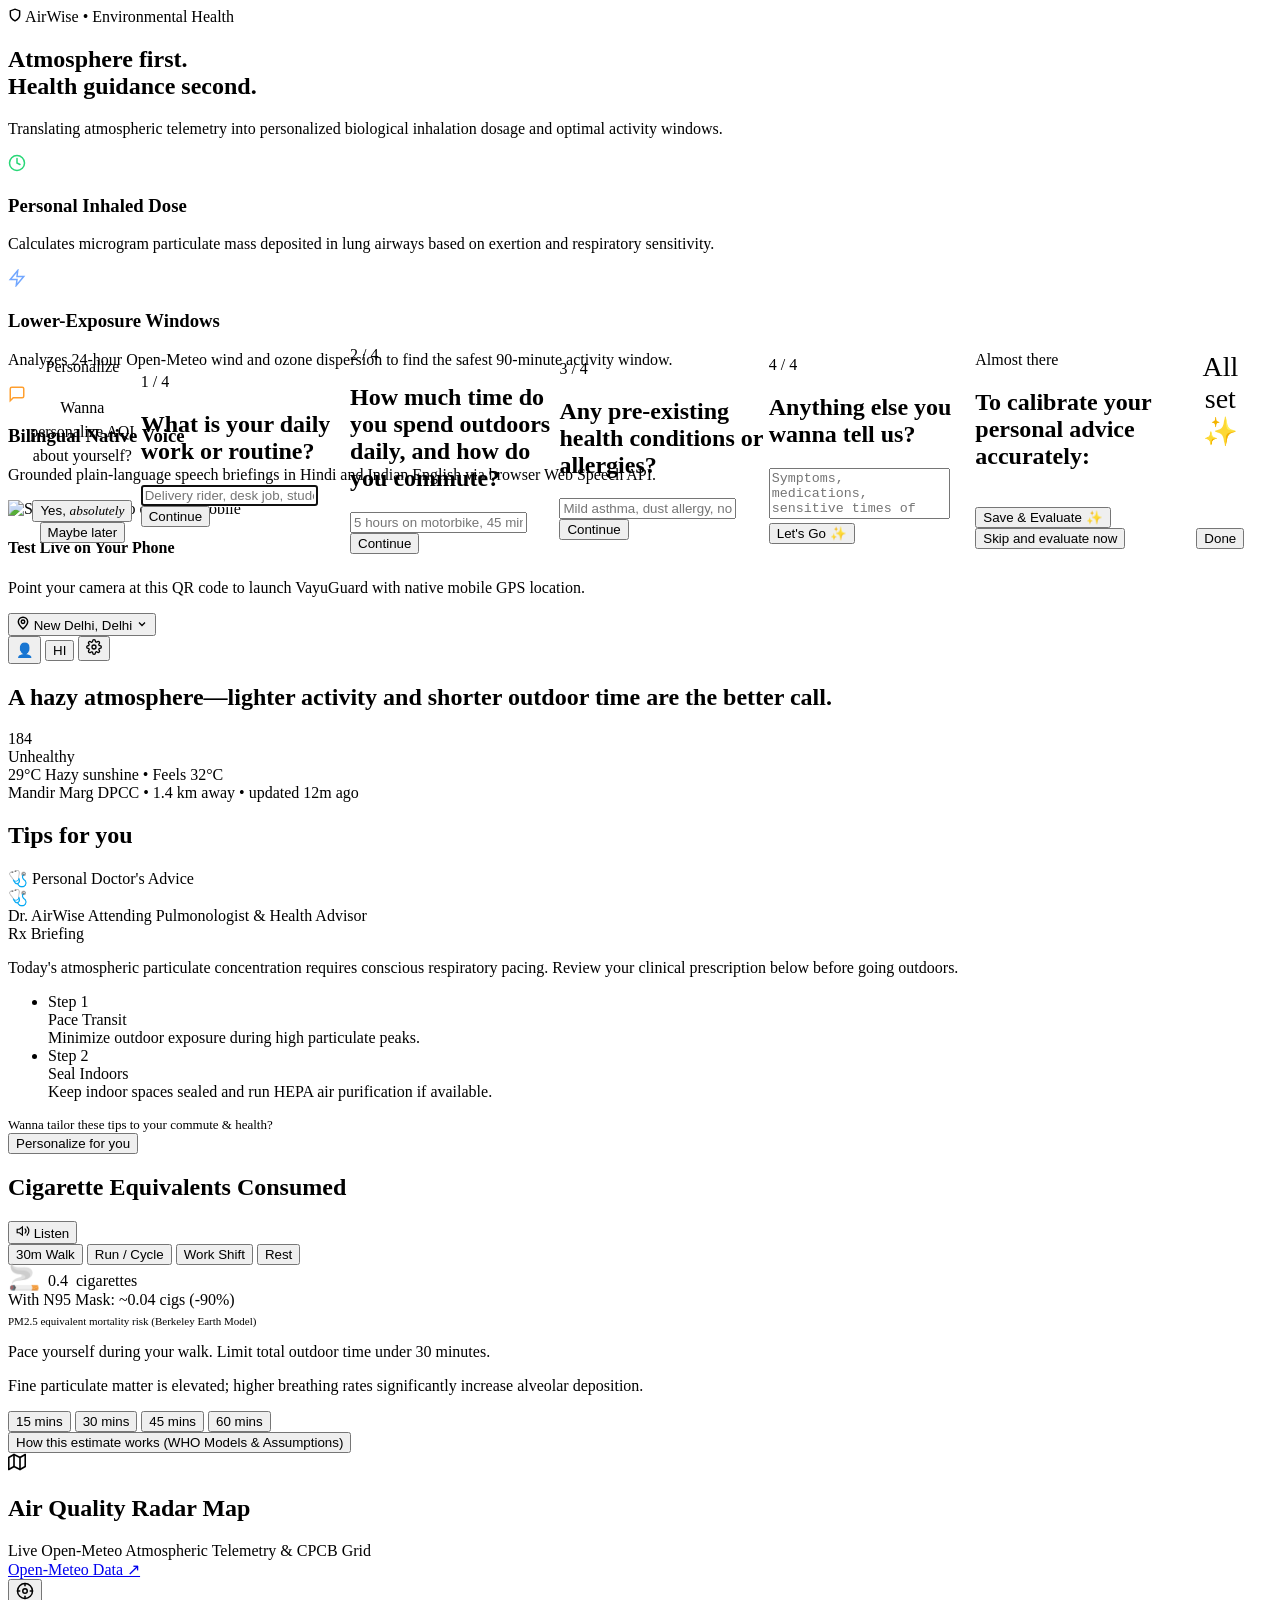
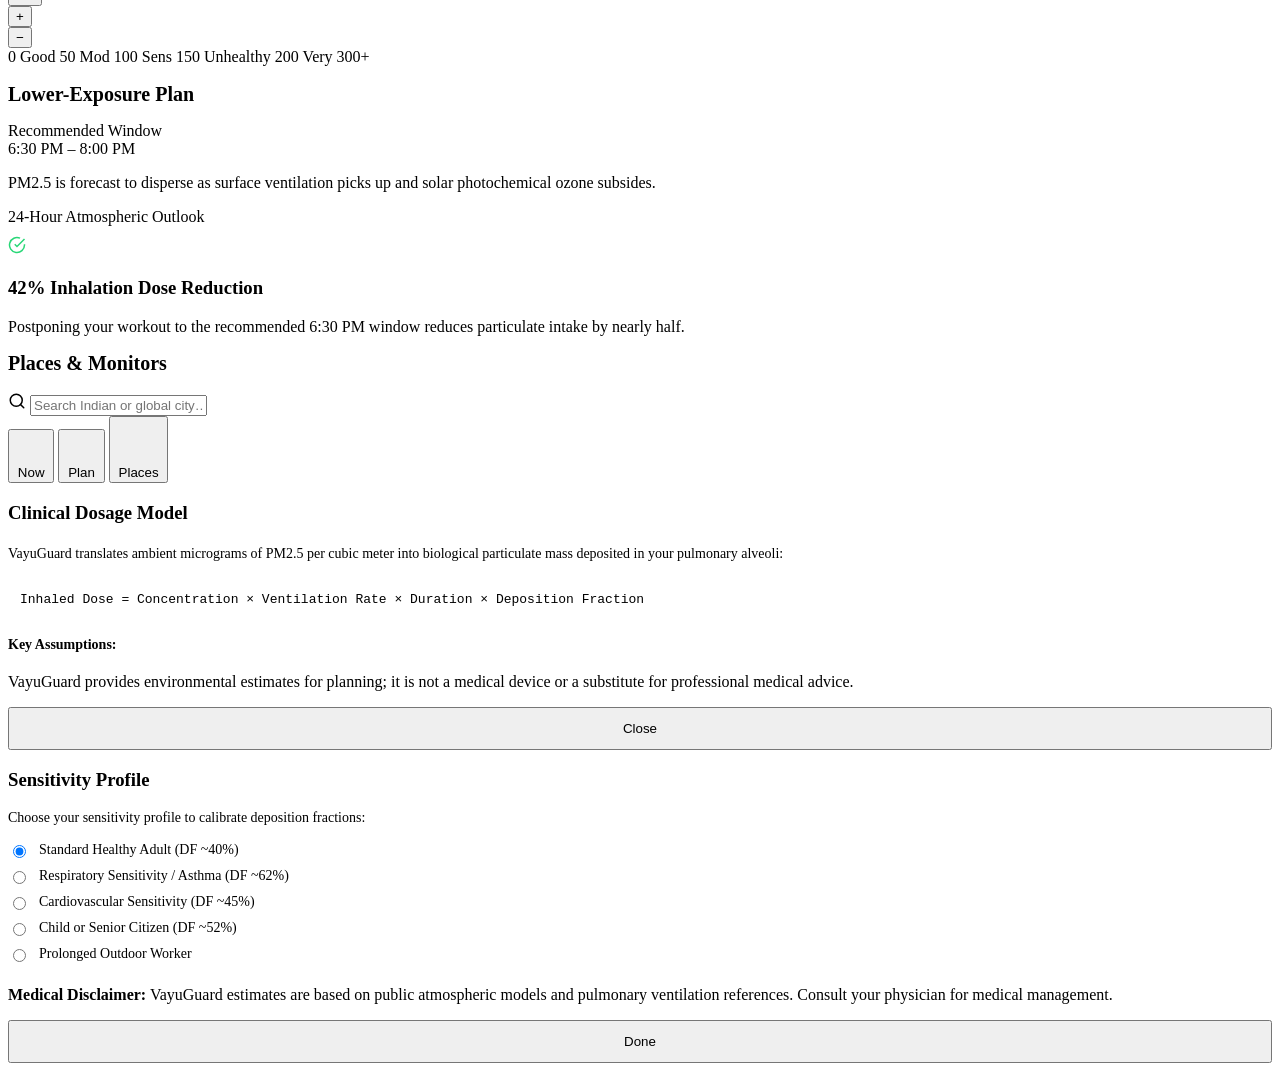
==== frontend/index.html @ 0100420b "feat: bespoke AI doctor guidance, auto-onboarding modal, Leaflet radar map, and live Vercel deployme" ====
<!DOCTYPE html>
<html lang="en">
<head>
  <meta charset="UTF-8">
  <meta name="viewport" content="width=device-width, initial-scale=1.0, viewport-fit=cover, maximum-scale=1.0, user-scalable=no">
  <meta name="theme-color" content="#0B1020">
  <meta name="apple-mobile-web-app-capable" content="yes">
  <meta name="apple-mobile-web-app-status-bar-style" content="black-translucent">
  <title>AirWise — Atmospheric Weather & Health</title>
  
  <link rel="manifest" href="/manifest.webmanifest">
  <link rel="icon" href="/icons/icon-192.svg" type="image/svg+xml">
  
  <link rel="stylesheet" href="https://fonts.cdnfonts.com/css/sf-pro-display">
  <link rel="stylesheet" href="https://unpkg.com/leaflet@1.9.4/dist/leaflet.css" crossorigin="" />
  <script src="https://unpkg.com/leaflet@1.9.4/dist/leaflet.js" crossorigin=""></script>
  <link rel="stylesheet" href="/styles/tokens.css">
  <link rel="stylesheet" href="/styles/base.css">
  <link rel="stylesheet" href="/styles/weather-scenes.css">
  <link rel="stylesheet" href="/styles/components.css">
  <link rel="stylesheet" href="/styles/motion.css">
  <script>
    if ('caches' in window) {
      caches.keys().then(names => {
        for (let name of names) caches.delete(name);
      });
    }
  </script>
</head>
<body>

  <div class="app-wrapper">
    
    <!-- DESKTOP PRESENTER PANEL (Visible on screen width >= 768px) -->
    <aside class="presenter-panel" id="presenterPanel">
      <div class="presenter-header">
        <div class="brand-tag">
          <svg width="14" height="14" viewBox="0 0 24 24" fill="none" stroke="currentColor" stroke-width="2.5" stroke-linecap="round"><path d="M12 22s8-4 8-10V5l-8-3-8 3v7c0 6 8 10 8 10z"/></svg>
          AirWise • Environmental Health
        </div>
        <h1>Atmosphere first.<br>Health guidance second.</h1>
        <p>Translating atmospheric telemetry into personalized biological inhalation dosage and optimal activity windows.</p>
      </div>

      <div class="proof-points">
        <div class="proof-card">
          <div class="icon-box">
            <svg width="18" height="18" viewBox="0 0 24 24" fill="none" stroke="#28D777" stroke-width="2" stroke-linecap="round"><circle cx="12" cy="12" r="10"/><polyline points="12 6 12 12 16 14"/></svg>
          </div>
          <div>
            <h3>Personal Inhaled Dose</h3>
            <p>Calculates microgram particulate mass deposited in lung airways based on exertion and respiratory sensitivity.</p>
          </div>
        </div>

        <div class="proof-card">
          <div class="icon-box">
            <svg width="18" height="18" viewBox="0 0 24 24" fill="none" stroke="#72A7FF" stroke-width="2" stroke-linecap="round"><polygon points="13 2 3 14 12 14 11 22 21 10 12 10 13 2"/></svg>
          </div>
          <div>
            <h3>Lower-Exposure Windows</h3>
            <p>Analyzes 24-hour Open-Meteo wind and ozone dispersion to find the safest 90-minute activity window.</p>
          </div>
        </div>

        <div class="proof-card">
          <div class="icon-box">
            <svg width="18" height="18" viewBox="0 0 24 24" fill="none" stroke="#FF9F2F" stroke-width="2" stroke-linecap="round"><path d="M21 15a2 2 0 0 1-2 2H7l-4 4V5a2 2 0 0 1 2-2h14a2 2 0 0 1 2 2z"/></svg>
          </div>
          <div>
            <h3>Bilingual Native Voice</h3>
            <p>Grounded plain-language speech briefings in Hindi and Indian English via browser Web Speech API.</p>
          </div>
        </div>
      </div>

      <div class="qr-box">
        <img class="qr-code-img" id="desktopQrImage" alt="Scan QR Code to open on Mobile" src="https://api.qrserver.com/v1/create-qr-code/?size=180x180&data=https%3A%2F%2Frobbie-explicit-obtained-insert.trycloudflare.com" />
        <div class="qr-info">
          <h4>Test Live on Your Phone</h4>
          <p>Point your camera at this QR code to launch VayuGuard with native mobile GPS location.</p>
        </div>
      </div>
    </aside>

    <!-- MOBILE STAGE -->
    <main class="device-stage">
      <div class="mobile-shell" id="mobileShell">
        
        <!-- Condition-Aware Atmospheric Canvas -->
        <div class="atmospheric-canvas scene-clear" id="atmosphericCanvas"></div>
        <div class="aqi-tint-layer tint-unhealthy" id="tintLayer"></div>

        <!-- App Views Viewport -->
        <div class="views-viewport">
          
          <!-- VIEW 1: NOW (Atmospheric Hero & Personal Guidance) -->
          <section class="view-page active" id="view-now">
            <!-- Top App Bar -->
            <header class="top-nav">
              <button class="location-chip" id="gpsBtn" title="Use Live GPS Location">
                <svg width="14" height="14" viewBox="0 0 24 24" fill="none" stroke="currentColor" stroke-width="2.5" stroke-linecap="round"><path d="M12 2a8 8 0 0 0-8 8c0 5.25 8 12 8 12s8-6.75 8-12a8 8 0 0 0-8-8z"/><circle cx="12" cy="10" r="3"/></svg>
                <span id="locationLabel">New Delhi, Delhi</span>
                <svg width="12" height="12" viewBox="0 0 24 24" fill="none" stroke="currentColor" stroke-width="2.5"><polyline points="6 9 12 15 18 9"/></svg>
              </button>

              <div class="header-actions">
                <button class="icon-btn" id="profilesBtn" title="Personalization Profiles" style="font-size: 14px; padding: 4px 6px;">👤</button>
                <button class="icon-btn" id="langToggleBtn" title="Switch Language">HI</button>
                <button class="icon-btn" id="moreBtn" title="Settings & Profile">
                  <svg width="16" height="16" viewBox="0 0 24 24" fill="none" stroke="currentColor" stroke-width="2" stroke-linecap="round"><circle cx="12" cy="12" r="3"/><path d="M19.4 15a1.65 1.65 0 0 0 .33 1.82l.06.06a2 2 0 0 1 0 2.83 2 2 0 0 1-2.83 0l-.06-.06a1.65 1.65 0 0 0-1.82-.33 1.65 1.65 0 0 0-1 1.51V21a2 2 0 0 1-2 2 2 2 0 0 1-2-2v-.09A1.65 1.65 0 0 0 9 19.4a1.65 1.65 0 0 0-1.82.33l-.06.06a2 2 0 0 1-2.83 0 2 2 0 0 1 0-2.83l.06-.06a1.65 1.65 0 0 0 .33-1.82 1.65 1.65 0 0 0-1.51-1H3a2 2 0 0 1-2-2 2 2 0 0 1 2-2h.09A1.65 1.65 0 0 0 4.6 9a1.65 1.65 0 0 0-.33-1.82l-.06-.06a2 2 0 0 1 0-2.83 2 2 0 0 1 2.83 0l.06.06a1.65 1.65 0 0 0 1.82.33H9a1.65 1.65 0 0 0 1-1.51V3a2 2 0 0 1 2-2 2 2 0 0 1 2 2v.09a1.65 1.65 0 0 0 1 1.51 1.65 1.65 0 0 0 1.82-.33l.06-.06a2 2 0 0 1 2.83 0 2 2 0 0 1 0 2.83l-.06.06a1.65 1.65 0 0 0-.33 1.82V9a1.65 1.65 0 0 0 1.51 1H21a2 2 0 0 1 2 2 2 2 0 0 1-2 2h-.09a1.65 1.65 0 0 0-1.51 1z"/></svg>
                </button>
              </div>
            </header>

            <!-- Hero Section -->
            <div class="hero-atmosphere">
              <h1 class="contextual-sentence" id="contextSentence">A hazy atmosphere—lighter activity and shorter outdoor time are the better call.</h1>
              
              <div class="metric-row">
                <div class="hero-aqi tabular-nums" id="heroAqi">184</div>
                <span class="category-pill cat-unhealthy" id="categoryPill">Unhealthy</span>
              </div>

              <div class="weather-sub-row">
                <span class="tabular-nums" id="weatherTemp">29°C</span>
                <span id="weatherCondition">Hazy sunshine • Feels 32°C</span>
              </div>

              <div class="station-pill" id="stationInfo">
                <span class="station-dot"></span>
                <span>Mandir Marg DPCC • 1.4 km away • updated 12m ago</span>
              </div>
            </div>

            <!-- Standalone Tips for You Section -->
            <section class="tips-for-you-section" id="tipsForYouSection">
              <div class="tips-section-header">
                <h2 class="tips-headline">Tips for <span class="anthropic-serif-italic">you</span></h2>
                <div class="tips-header-actions">
                  <div class="doctor-badge-pill" id="doctorBadgePill">🩺 Personal Doctor's Advice</div>
                  <div class="profile-badge-pill" id="profileBadgePill" style="display: none;">✨ Personalized Profile</div>
                </div>
              </div>

              <!-- Surface Card with Doctor's Note, Prescriptions List, and Footer Strip -->
              <div class="tips-card-surface" id="personalizedTipsBox">
                <!-- Doctor's Opening Clinical Letter / Note -->
                <div class="doctor-note-card" id="doctorNoteBox">
                  <div class="doctor-note-header">
                    <div class="doctor-profile-lead">
                      <span class="doctor-avatar-emoji">🩺</span>
                      <div class="doctor-titles">
                        <span class="doctor-name">Dr. AirWise</span>
                        <span class="doctor-designation">Attending Pulmonologist &amp; Health Advisor</span>
                      </div>
                    </div>
                    <span class="doctor-rx-tag">Rx Briefing</span>
                  </div>
                  <p class="doctor-note-text" id="doctorNoteText">
                    Today's atmospheric particulate concentration requires conscious respiratory pacing. Review your clinical prescription below before going outdoors.
                  </p>
                </div>

                <!-- Doctor's Concise Steps List -->
                <ul class="tips-bullet-list" id="tipsBulletList">
                  <li class="doctor-step-item">
                    <div class="doctor-step-badge">Step 1</div>
                    <div class="doctor-step-content">
                      <div class="doctor-step-title">Pace Transit</div>
                      <div class="doctor-step-desc">Minimize outdoor exposure during high particulate peaks.</div>
                    </div>
                  </li>
                  <li class="doctor-step-item">
                    <div class="doctor-step-badge">Step 2</div>
                    <div class="doctor-step-content">
                      <div class="doctor-step-title">Seal Indoors</div>
                      <div class="doctor-step-desc">Keep indoor spaces sealed and run HEPA air purification if available.</div>
                    </div>
                  </li>
                </ul>

                <!-- Footer Strip: Gear & Commute Recommendations -->
                <div class="tips-footer-strip" id="tipsFooterStrip">
                  <div class="tip-footer-item" id="tipGearItem" style="display: none;">
                    <span class="tip-footer-badge">Prescribed Gear</span>
                    <span class="tip-footer-val" id="tipGearVal"></span>
                  </div>
                  <div class="tip-footer-item" id="tipCommuteItem" style="display: none;">
                    <span class="tip-footer-badge badge-commute">Commute Advisory</span>
                    <span class="tip-footer-val" id="tipCommuteVal"></span>
                  </div>
                </div>
              </div>

              <!-- Empty State Personalization Card -->
              <div class="tips-empty-card" id="tipsEmptyState">
                <p style="margin: 0; font-size: 13px; color: var(--text-muted);">Wanna tailor these tips to your commute &amp; health?</p>
                <button class="selector-chip active" id="openProfilePromptBtn" onclick="openProfileModal()">Personalize for you</button>
              </div>
            </section>

            <!-- Personal Guidance Card (Cigarette Equivalents Consumed) -->
            <div class="guidance-card">
              <div class="guidance-header">
                <div>
                  <h2>Cigarette Equivalents Consumed</h2>
                </div>
                <button class="audio-btn" id="listenBtn">
                  <svg width="14" height="14" viewBox="0 0 24 24" fill="none" stroke="currentColor" stroke-width="2" stroke-linecap="round"><polygon points="11 5 6 9 2 9 2 15 6 15 11 19 11 5"/><path d="M19.07 4.93a10 10 0 0 1 0 14.14M15.54 8.46a5 5 0 0 1 0 7.07"/></svg>
                  <span id="listenBtnText">Listen</span>
                </button>
              </div>

              <!-- Quick Activity Selector Chips -->
              <div class="quick-selector-row">
                <button class="selector-chip activity-chip active" data-act="walk">30m Walk</button>
                <button class="selector-chip activity-chip" data-act="run_cycle">Run / Cycle</button>
                <button class="selector-chip activity-chip" data-act="outdoor_labor">Work Shift</button>
                <button class="selector-chip activity-chip" data-act="rest">Rest</button>
              </div>

              <!-- Inhaled Dose Display (Cigarette Equivalents) -->
              <div class="dose-hero-box cig-hero-box">
                <div style="display: flex; align-items: baseline; gap: 8px;">
                  <span style="font-size: 26px; line-height: 1;">🚬</span>
                  <span class="dose-range-val cig-hero-num tabular-nums" id="cigVal">0.4</span>
                  <span class="cig-unit">cigarettes</span>
                  <span id="doseVal" style="display: none;"></span>
                </div>
                <div class="cig-n95-pill" id="cigN95Pill">With N95 Mask: ~0.04 cigs (-90%)</div>
                <div class="dose-label" id="doseLabel" style="font-size: 11px; margin-top: 6px;">PM2.5 equivalent mortality risk (Berkeley Earth Model)</div>
              </div>

              <p class="guidance-action-text" id="guidanceAction">Pace yourself during your walk. Limit total outdoor time under 30 minutes.</p>
              <p class="guidance-why-text" id="guidanceWhy">Fine particulate matter is elevated; higher breathing rates significantly increase alveolar deposition.</p>

              <!-- Duration Selector -->
              <div class="quick-selector-row">
                <button class="selector-chip duration-chip" data-dur="15">15 mins</button>
                <button class="selector-chip duration-chip active" data-dur="30">30 mins</button>
                <button class="selector-chip duration-chip" data-dur="45">45 mins</button>
                <button class="selector-chip duration-chip" data-dur="60">60 mins</button>
              </div>

              <button class="how-it-works-toggle" id="howItWorksBtn">How this estimate works (WHO Models &amp; Assumptions)</button>
            </div>

            <!-- Regional Air Quality Map (Open-Meteo) -->
            <div class="air-quality-map-section" id="airQualityMapSection">
              <div class="map-section-header">
                <div class="map-title-row">
                  <svg class="map-icon" width="18" height="18" viewBox="0 0 24 24" fill="none" stroke="currentColor" stroke-width="2.2" stroke-linecap="round" stroke-linejoin="round">
                    <polygon points="1 6 1 22 8 18 16 22 23 18 23 2 16 6 8 2 1 6"/>
                    <line x1="8" y1="2" x2="8" y2="18"/>
                    <line x1="16" y1="6" x2="16" y2="22"/>
                  </svg>
                  <div class="map-titles">
                    <h2 class="map-main-title">Air Quality Radar Map</h2>
                    <span class="map-subtitle" id="mapLocationSubtitle">Live Open-Meteo Atmospheric Telemetry &amp; CPCB Grid</span>
                  </div>
                </div>
                <div class="map-header-actions" id="mapHeaderActions">
                  <a href="https://open-meteo.com" target="_blank" rel="noopener noreferrer" class="map-external-link" id="openMeteoExternalLink">Open-Meteo Data ↗</a>
                </div>
              </div>

              <div class="aqi-map-card">
                <!-- Single Live Interactive Leaflet Radar Map with Open-Meteo Telemetry -->
                <div id="radarMapWrapper" class="radar-map-wrapper">
                  <div id="airQualityLeafletMap" class="aqi-leaflet-container"></div>
                  
                  <!-- Floating Apple Glass Controls -->
                  <div class="map-floating-controls">
                    <button class="map-control-btn" id="mapRecenterBtn" title="Center on My Location">
                      <svg width="18" height="18" viewBox="0 0 24 24" fill="none" stroke="currentColor" stroke-width="2" stroke-linecap="round"><circle cx="12" cy="12" r="10"/><circle cx="12" cy="12" r="3"/><line x1="12" y1="2" x2="12" y2="5"/><line x1="12" y1="19" x2="12" y2="22"/><line x1="2" y1="12" x2="5" y2="12"/><line x1="19" y1="12" x2="22" y2="12"/></svg>
                    </button>
                    <div class="map-zoom-pill">
                      <button class="map-zoom-btn" id="mapZoomInBtn" title="Zoom In">+</button>
                      <div class="map-zoom-divider"></div>
                      <button class="map-zoom-btn" id="mapZoomOutBtn" title="Zoom Out">−</button>
                    </div>
                  </div>

                  <!-- Selected Station Interactive Banner Callout -->
                  <div class="map-station-banner" id="mapStationBanner" style="display: none;">
                    <div class="banner-left">
                      <span class="station-tag" id="bannerStationName">Station</span>
                      <span class="station-meta" id="bannerStationMeta">Continuous Monitoring</span>
                    </div>
                    <div class="banner-right">
                      <div class="banner-aqi-pill" id="bannerAqiPill">
                        <span id="bannerAqiVal">--</span>
                        <span class="banner-aqi-label" id="bannerAqiCat">AQI</span>
                      </div>
                    </div>
                  </div>
                </div>

                <!-- MSN-style Horizontal Color Gradient Spectrum Legend Bar -->
                <div class="msn-spectrum-legend">
                  <div class="spectrum-bar"></div>
                  <div class="spectrum-ticks">
                    <span class="tick tick-good">0 Good</span>
                    <span class="tick tick-mod">50 Mod</span>
                    <span class="tick tick-sens">100 Sens</span>
                    <span class="tick tick-unhealthy">150 Unhealthy</span>
                    <span class="tick tick-very">200 Very</span>
                    <span class="tick tick-haz">300+</span>
                  </div>
                </div>
              </div>
            </div>
          </section>

          <!-- VIEW 2: PLAN (Lower-Exposure Window & 24h Hourly Strip) -->
          <section class="view-page" id="view-plan">
            <header class="top-nav">
              <h2 style="font-size: 20px; font-weight: 700;">Lower-Exposure Plan</h2>
            </header>

            <div class="plan-hero-banner">
              <span class="plan-tag">Recommended Window</span>
              <div class="plan-window-time" id="planWindowTime">6:30 PM – 8:00 PM</div>
              <p class="plan-reason" id="planReason">PM2.5 is forecast to disperse as surface ventilation picks up and solar photochemical ozone subsides.</p>
            </div>

            <div class="hourly-strip-container">
              <div class="strip-title">24-Hour Atmospheric Outlook</div>
              <div class="hourly-scroll" id="hourlyContainer">
                <!-- Dynamically populated hourly cards -->
              </div>
            </div>

            <div class="proof-card" style="margin-top: 10px;">
              <div class="icon-box">
                <svg width="18" height="18" viewBox="0 0 24 24" fill="none" stroke="#28D777" stroke-width="2"><path d="M22 11.08V12a10 10 0 1 1-5.93-9.14"/><polyline points="22 4 12 14.01 9 11.01"/></svg>
              </div>
              <div>
                <h3>42% Inhalation Dose Reduction</h3>
                <p>Postponing your workout to the recommended 6:30 PM window reduces particulate intake by nearly half.</p>
              </div>
            </div>
          </section>

          <!-- VIEW 3: PLACES (City Search & Stations) -->
          <section class="view-page" id="view-places">
            <header class="top-nav">
              <h2 style="font-size: 20px; font-weight: 700;">Places & Monitors</h2>
            </header>

            <div class="search-input-box">
              <svg width="18" height="18" viewBox="0 0 24 24" fill="none" stroke="currentColor" stroke-width="2" stroke-linecap="round"><circle cx="11" cy="11" r="8"/><line x1="21" y1="21" x2="16.65" y2="16.65"/></svg>
              <input type="text" id="placesSearchInput" placeholder="Search Indian or global city…" />
            </div>

            <div class="city-tile-list" id="placesListContainer">
              <!-- Dynamically populated city tiles -->
            </div>
          </section>

        </div>

        <!-- Bottom Navigation Bar -->
        <nav class="bottom-nav">
          <button class="nav-tab-btn active" data-view="now">
            <svg viewBox="0 0 24 24" fill="none" stroke-width="2" stroke-linecap="round"><circle cx="12" cy="12" r="5"/><path d="M12 1v2M12 21v2M4.22 4.22l1.42 1.42M18.36 18.36l1.42 1.42M1 12h2M21 12h2M4.22 19.78l1.42-1.42M18.36 5.64l1.42-1.42"/></svg>
            <span>Now</span>
          </button>
          
          <button class="nav-tab-btn" data-view="plan">
            <svg viewBox="0 0 24 24" fill="none" stroke-width="2" stroke-linecap="round"><rect x="3" y="4" width="18" height="18" rx="2" ry="2"/><line x1="16" y1="2" x2="16" y2="6"/><line x1="8" y1="2" x2="8" y2="6"/><line x1="3" y1="10" x2="21" y2="10"/></svg>
            <span>Plan</span>
          </button>
          
          <button class="nav-tab-btn" data-view="places">
            <svg viewBox="0 0 24 24" fill="none" stroke-width="2" stroke-linecap="round"><path d="M21 10c0 7-9 13-9 13s-9-6-9-13a9 9 0 0 1 18 0z"/><circle cx="12" cy="10" r="3"/></svg>
            <span>Places</span>
          </button>
        </nav>

        <!-- "How It Works" Clinical Modal Sheet -->
        <div class="modal-backdrop" id="infoModal">
          <div class="modal-sheet">
            <div class="modal-handle"></div>
            <h3 class="modal-title">Clinical Dosage Model</h3>
            <p style="font-size: 14px; color: var(--text-muted); line-height: 1.5; margin-bottom: 16px;">
              VayuGuard translates ambient micrograms of PM2.5 per cubic meter into biological particulate mass deposited in your pulmonary alveoli:
            </p>
            <div style="background: rgba(255,255,255,0.05); padding: 12px; border-radius: 12px; font-family: monospace; font-size: 13px; margin-bottom: 16px;">
              Inhaled Dose = Concentration × Ventilation Rate × Duration × Deposition Fraction
            </div>
            <h4 style="font-size: 14px; font-weight: 600; margin-bottom: 8px;">Key Assumptions:</h4>
            <ul id="assumptionsList" style="font-size: 13px; color: var(--text-muted); line-height: 1.5; padding-left: 18px; margin-bottom: 20px;">
              <!-- Populated via JS -->
            </ul>
            <div class="disclaimer-banner">
              VayuGuard provides environmental estimates for planning; it is not a medical device or a substitute for professional medical advice.
            </div>
            <button class="selector-chip active" id="closeInfoModalBtn" style="width: 100%; margin-top: 16px; padding: 12px;">Close</button>
          </div>
        </div>

        <!-- "More / Settings" Sheet -->
        <div class="modal-backdrop" id="moreModal">
          <div class="modal-sheet">
            <div class="modal-handle"></div>
            <h3 class="modal-title">Sensitivity Profile</h3>
            <p style="font-size: 14px; color: var(--text-muted); margin-bottom: 16px;">Choose your sensitivity profile to calibrate deposition fractions:</p>

            <div style="display: flex; flex-direction: column; gap: 10px; margin-bottom: 24px;">
              <label style="display: flex; align-items: center; gap: 10px; font-size: 14px;">
                <input type="radio" name="profileOption" value="standard" checked> Standard Healthy Adult (DF ~40%)
              </label>
              <label style="display: flex; align-items: center; gap: 10px; font-size: 14px;">
                <input type="radio" name="profileOption" value="sensitive_respiratory"> Respiratory Sensitivity / Asthma (DF ~62%)
              </label>
              <label style="display: flex; align-items: center; gap: 10px; font-size: 14px;">
                <input type="radio" name="profileOption" value="sensitive_cardiac"> Cardiovascular Sensitivity (DF ~45%)
              </label>
              <label style="display: flex; align-items: center; gap: 10px; font-size: 14px;">
                <input type="radio" name="profileOption" value="child_elderly"> Child or Senior Citizen (DF ~52%)
              </label>
              <label style="display: flex; align-items: center; gap: 10px; font-size: 14px;">
                <input type="radio" name="profileOption" value="outdoor_worker"> Prolonged Outdoor Worker
              </label>
            </div>

            <div class="disclaimer-banner">
              <strong>Medical Disclaimer:</strong> VayuGuard estimates are based on public atmospheric models and pulmonary ventilation references. Consult your physician for medical management.
            </div>
            <button class="selector-chip active" id="closeMoreModalBtn" style="width: 100%; margin-top: 16px; padding: 12px;">Done</button>
          </div>
        </div>

        <!-- Apple Hello-Style Animated Personalization Onboarding -->
        <div class="modal-backdrop" id="profileModal">
          <div style="position: absolute; inset: 0; display: flex; align-items: center; justify-content: center; padding: 24px;">
            
            <!-- STEP 0: Welcome "Hello" Screen -->
            <div class="onboard-step" id="onboardStep0">
              <div style="text-align: center; max-width: 320px;">
                <div class="onboard-hello-text">Personalize</div>
                <p style="font-size: 16px; color: var(--text-muted); margin: 20px 0 32px; line-height: 1.5;">
                  Wanna personalize AQI<br>about yourself?
                </p>
                <button class="onboard-cta-btn" onclick="onboardNext(1)">
                  Yes, <span style="font-family: 'Georgia', 'Times New Roman', serif; font-style: italic; font-weight: 400;">absolutely</span>
                </button>
                <button class="onboard-skip-btn" onclick="closeProfileModal()">Maybe later</button>
              </div>
            </div>

            <!-- STEP 1: Daily Work -->
            <div class="onboard-step" id="onboardStep1">
              <div style="width: 100%; max-width: 340px;">
                <div class="onboard-step-num">1 / 4</div>
                <h2 class="onboard-question">What is your daily work or routine?</h2>
                <input type="text" id="qWorkRoutine" placeholder="Delivery rider, desk job, student, construction..."
                  class="onboard-input" autofocus />
                <button class="onboard-cta-btn" onclick="onboardNext(2)">Continue</button>
              </div>
            </div>

            <!-- STEP 2: Outdoor Exposure -->
            <div class="onboard-step" id="onboardStep2">
              <div style="width: 100%; max-width: 340px;">
                <div class="onboard-step-num">2 / 4</div>
                <h2 class="onboard-question">How much time do you spend outdoors daily, and how do you commute?</h2>
                <input type="text" id="qOutdoorCommute" placeholder="5 hours on motorbike, 45 mins walking..."
                  class="onboard-input" />
                <button class="onboard-cta-btn" onclick="onboardNext(3)">Continue</button>
              </div>
            </div>

            <!-- STEP 3: Health -->
            <div class="onboard-step" id="onboardStep3">
              <div style="width: 100%; max-width: 340px;">
                <div class="onboard-step-num">3 / 4</div>
                <h2 class="onboard-question">Any pre-existing health conditions or allergies?</h2>
                <input type="text" id="qHealthIssues" placeholder="Mild asthma, dust allergy, none..."
                  class="onboard-input" />
                <button class="onboard-cta-btn" onclick="onboardNext(4)">Continue</button>
              </div>
            </div>

            <!-- STEP 4: Anything Else -->
            <div class="onboard-step" id="onboardStep4">
              <div style="width: 100%; max-width: 340px;">
                <div class="onboard-step-num">4 / 4</div>
                <h2 class="onboard-question">Anything else you wanna tell us?</h2>
                <textarea id="qAnythingElse" rows="3" placeholder="Symptoms, medications, sensitive times of day..."
                  class="onboard-input" style="resize: none; height: auto;"></textarea>
                <button class="onboard-cta-btn" onclick="onboardSubmit()" id="letsGoBtn">Let's Go ✨</button>
              </div>
            </div>

            <!-- STEP CLARIFY: Dynamic Clarifying Questions -->
            <div class="onboard-step" id="onboardStepClarify">
              <div style="width: 100%; max-width: 340px;">
                <div class="onboard-step-num">Almost there</div>
                <h2 class="onboard-question">To calibrate your personal advice accurately:</h2>
                <div id="clarifyingQuestionsContainer" style="display: flex; flex-direction: column; gap: 14px; margin: 18px 0;"></div>
                <button class="onboard-cta-btn" onclick="submitClarifiedAnswers()" id="clarifySubmitBtn">Save &amp; Evaluate ✨</button>
                <button class="onboard-skip-btn" onclick="skipClarification()">Skip and evaluate now</button>
              </div>
            </div>

            <!-- STEP 5: Result -->
            <div class="onboard-step" id="onboardStep5">
              <div style="width: 100%; max-width: 340px; text-align: center;">
                <div class="onboard-hello-text" style="font-size: 28px;">All set ✨</div>
                <div id="profileResultSection" style="margin: 24px 0; text-align: left;">
                  <div id="profileResultText" style="font-size: 14px; color: var(--text-muted); line-height: 1.6; padding: 16px; background: rgba(255,255,255,0.04); border-radius: 16px; border: 1px solid var(--surface-border);"></div>
                </div>
                <button class="onboard-cta-btn" onclick="closeProfileModal()">Done</button>
              </div>
            </div>

          </div>
        </div>

        <!-- Places Quick Picker Modal Sheet -->
        <div class="modal-backdrop" id="placesModal" style="display: none;">
          <div class="modal-sheet">
            <div class="modal-handle"></div>
            <h3 class="modal-title">Select Closer Location</h3>
            <p style="font-size: 14px; color: var(--text-muted); margin-bottom: 16px;">Search and choose a closer monitoring station or city:</p>
            <div class="search-input-box" style="margin-bottom: 16px;">
              <svg width="18" height="18" viewBox="0 0 24 24" fill="none" stroke="currentColor" stroke-width="2" stroke-linecap="round"><circle cx="11" cy="11" r="8"/><line x1="21" y1="21" x2="16.65" y2="16.65"/></svg>
              <input type="text" id="modalPlacesSearchInput" placeholder="Search Indian or global city…" />
            </div>
            <div class="city-tile-list" id="modalPlacesListContainer" style="max-height: 280px; overflow-y: auto;">
              <!-- Dynamically populated city tiles -->
            </div>
            <button class="selector-chip active" id="closePlacesModalBtn" style="width: 100%; margin-top: 16px; padding: 12px;">Close</button>
          </div>
        </div>

        <!-- Station Distance Warning Modal -->
        <div class="station-distance-modal-backdrop" id="stationDistanceModal" style="display: none;">
          <div class="station-distance-modal-card">
            <div class="warning-badge-pill">⚠️ Station Distance Notice</div>
            <h3 class="distance-modal-title">Official AQI Station is Far Away</h3>
            <p class="distance-modal-desc" id="distanceModalDesc">The nearest continuous monitoring station (<strong id="distStationName">...</strong>) is <strong id="distStationKm">...</strong> km away from <strong id="distLocationName">...</strong>.</p>
            <div class="distance-warning-callout">
              <span class="warning-callout-icon">⚠️</span>
              <div class="warning-callout-text"><strong>Data Inconsistency Warning:</strong> Air pollution levels can fluctuate sharply over short distances due to local traffic, wind currents, and micro-climates. Because this station is far away, readings may be inconsistent with your immediate surroundings and should be considered a regional estimate.</div>
            </div>
            <div class="distance-modal-actions">
              <button class="btn-distance-continue" id="dismissDistanceModalBtn">I Understand, Continue</button>
              <button class="btn-distance-change" id="changeCityFromDistanceBtn">Pick a Closer Location</button>
            </div>
          </div>
        </div>

      </div>
    </main>

  </div>

  <script type="module" src="/js/app.js"></script>
</body>
</html>
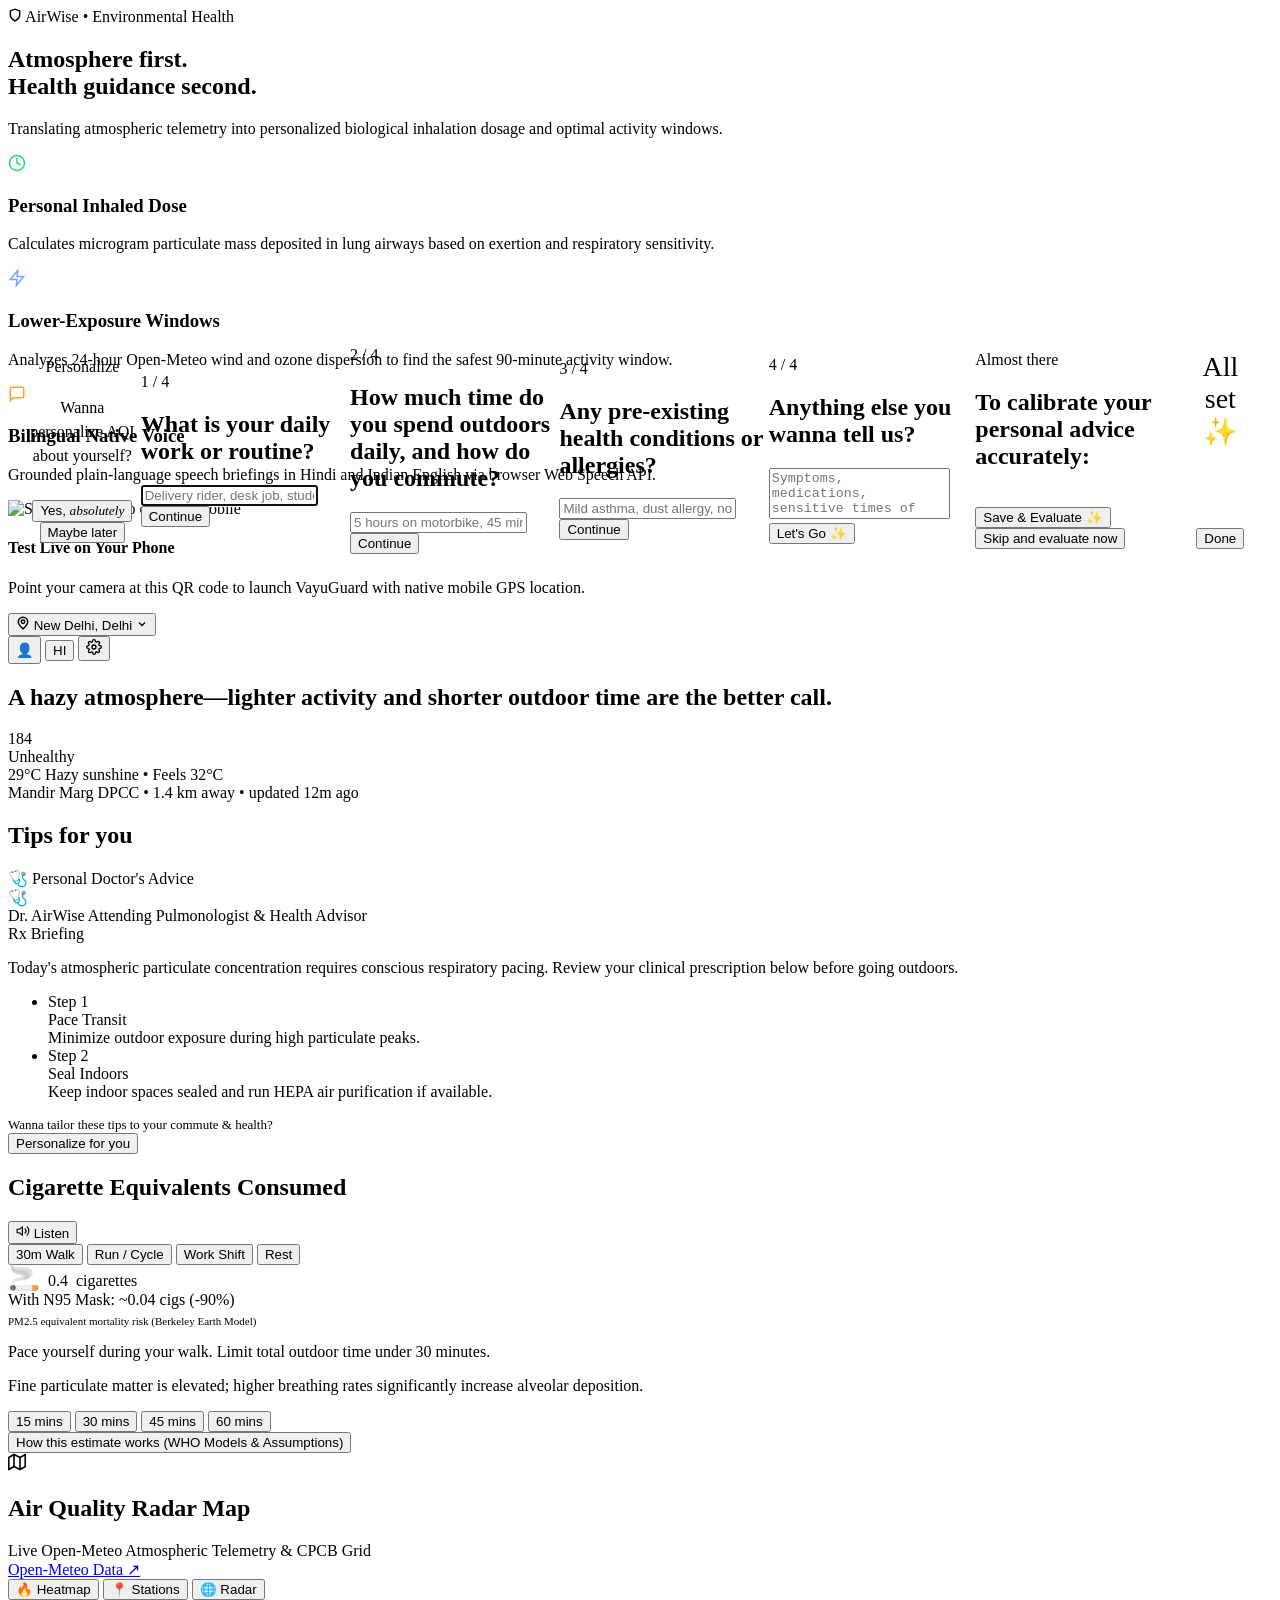
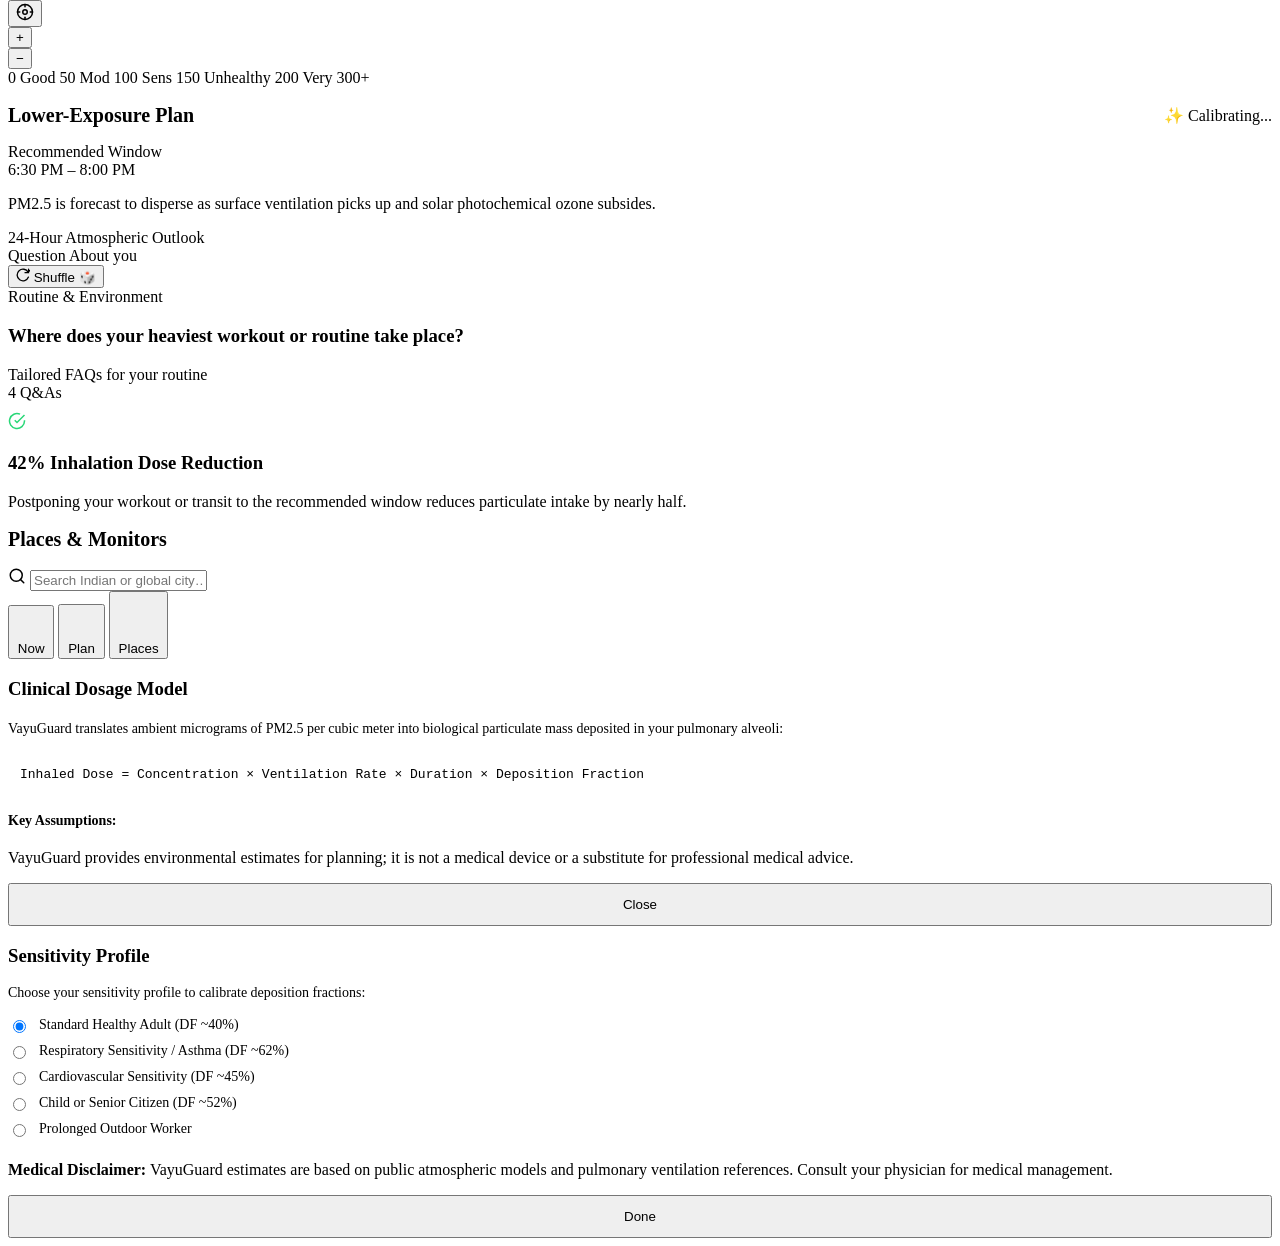
==== commit b9cd7206: "feat: integrate Leaflet continuous AQI Heatmap overlay and personalized FAQs & routine check-in in P" ====
--- a/frontend/index.html
+++ b/frontend/index.html
@@ -14,6 +14,7 @@
   <link rel="stylesheet" href="https://fonts.cdnfonts.com/css/sf-pro-display">
   <link rel="stylesheet" href="https://unpkg.com/leaflet@1.9.4/dist/leaflet.css" crossorigin="" />
   <script src="https://unpkg.com/leaflet@1.9.4/dist/leaflet.js" crossorigin=""></script>
+  <script src="https://unpkg.com/leaflet.heat@0.2.0/dist/leaflet-heat.js"></script>
   <link rel="stylesheet" href="/styles/tokens.css">
   <link rel="stylesheet" href="/styles/base.css">
   <link rel="stylesheet" href="/styles/weather-scenes.css">
@@ -272,6 +273,17 @@
                   
                   <!-- Floating Apple Glass Controls -->
                   <div class="map-floating-controls">
+                    <div class="map-layer-selector">
+                      <button class="map-layer-btn active" id="toggleHeatmapBtn" title="Toggle AQI Dispersion Heatmap">
+                        <span>🔥 Heatmap</span>
+                      </button>
+                      <button class="map-layer-btn active" id="toggleStationsBtn" title="Toggle Monitoring Stations">
+                        <span>📍 Stations</span>
+                      </button>
+                      <button class="map-layer-btn" id="toggleWaqiRadarBtn" title="Toggle Global AQI Radar">
+                        <span>🌐 Radar</span>
+                      </button>
+                    </div>
                     <button class="map-control-btn" id="mapRecenterBtn" title="Center on My Location">
                       <svg width="18" height="18" viewBox="0 0 24 24" fill="none" stroke="currentColor" stroke-width="2" stroke-linecap="round"><circle cx="12" cy="12" r="10"/><circle cx="12" cy="12" r="3"/><line x1="12" y1="2" x2="12" y2="5"/><line x1="12" y1="19" x2="12" y2="22"/><line x1="2" y1="12" x2="5" y2="12"/><line x1="19" y1="12" x2="22" y2="12"/></svg>
                     </button>
@@ -315,8 +327,12 @@
 
           <!-- VIEW 2: PLAN (Lower-Exposure Window & 24h Hourly Strip) -->
           <section class="view-page" id="view-plan">
-            <header class="top-nav">
+            <header class="top-nav" style="display: flex; justify-content: space-between; align-items: center;">
               <h2 style="font-size: 20px; font-weight: 700;">Lower-Exposure Plan</h2>
+              <div class="plan-persona-ribbon" id="planPersonaRibbon">
+                <span class="ribbon-sparkle">✨</span>
+                <span id="planPersonaText">Calibrating...</span>
+              </div>
             </header>
 
             <div class="plan-hero-banner">
@@ -332,13 +348,46 @@
               </div>
             </div>
 
+            <!-- Personalized Routine Check-in / Question About You Widget -->
+            <div class="plan-card-section" id="planQuestionSection">
+              <div class="plan-section-header">
+                <div class="plan-section-title">Question About <span class="anthropic-serif-italic">you</span></div>
+                <button class="plan-shuffle-btn" id="btnShuffleQuestion" onclick="shufflePlanQuestion()" title="Shuffle another question about your routine">
+                  <svg width="14" height="14" viewBox="0 0 24 24" fill="none" stroke="currentColor" stroke-width="2.2" stroke-linecap="round"><path d="M21.5 2v6h-6M21.34 15.57a10 10 0 1 1-.57-8.38l5.67-5.67"/></svg>
+                  <span>Shuffle 🎲</span>
+                </button>
+              </div>
+              <div class="plan-interactive-card" id="planInteractiveCard">
+                <div class="plan-question-category" id="planQuestionCategory">Routine &amp; Environment</div>
+                <h3 class="plan-question-title" id="planQuestionText">Where does your heaviest workout or routine take place?</h3>
+                <div class="plan-options-grid" id="planQuestionOptions">
+                  <!-- Dynamically populated clickable option chips -->
+                </div>
+                <div class="plan-doctor-insight" id="planDoctorInsight" style="display: none;">
+                  <div class="insight-badge">🩺 Doctor's Insight</div>
+                  <div class="insight-text" id="planInsightText"></div>
+                </div>
+              </div>
+            </div>
+
+            <!-- Tailored FAQs for User's Routine Accordion -->
+            <div class="plan-card-section" id="planFaqSection">
+              <div class="plan-section-header">
+                <div class="plan-section-title">Tailored FAQs for <span class="anthropic-serif-italic">your routine</span></div>
+                <span class="faq-count-pill" id="faqCountPill">4 Q&amp;As</span>
+              </div>
+              <div class="plan-faq-accordion" id="planFaqAccordion">
+                <!-- Dynamically populated accordion items -->
+              </div>
+            </div>
+
             <div class="proof-card" style="margin-top: 10px;">
               <div class="icon-box">
                 <svg width="18" height="18" viewBox="0 0 24 24" fill="none" stroke="#28D777" stroke-width="2"><path d="M22 11.08V12a10 10 0 1 1-5.93-9.14"/><polyline points="22 4 12 14.01 9 11.01"/></svg>
               </div>
               <div>
-                <h3>42% Inhalation Dose Reduction</h3>
-                <p>Postponing your workout to the recommended 6:30 PM window reduces particulate intake by nearly half.</p>
+                <h3 id="planDoseReductionTitle">42% Inhalation Dose Reduction</h3>
+                <p id="planDoseReductionDesc">Postponing your workout or transit to the recommended window reduces particulate intake by nearly half.</p>
               </div>
             </div>
           </section>
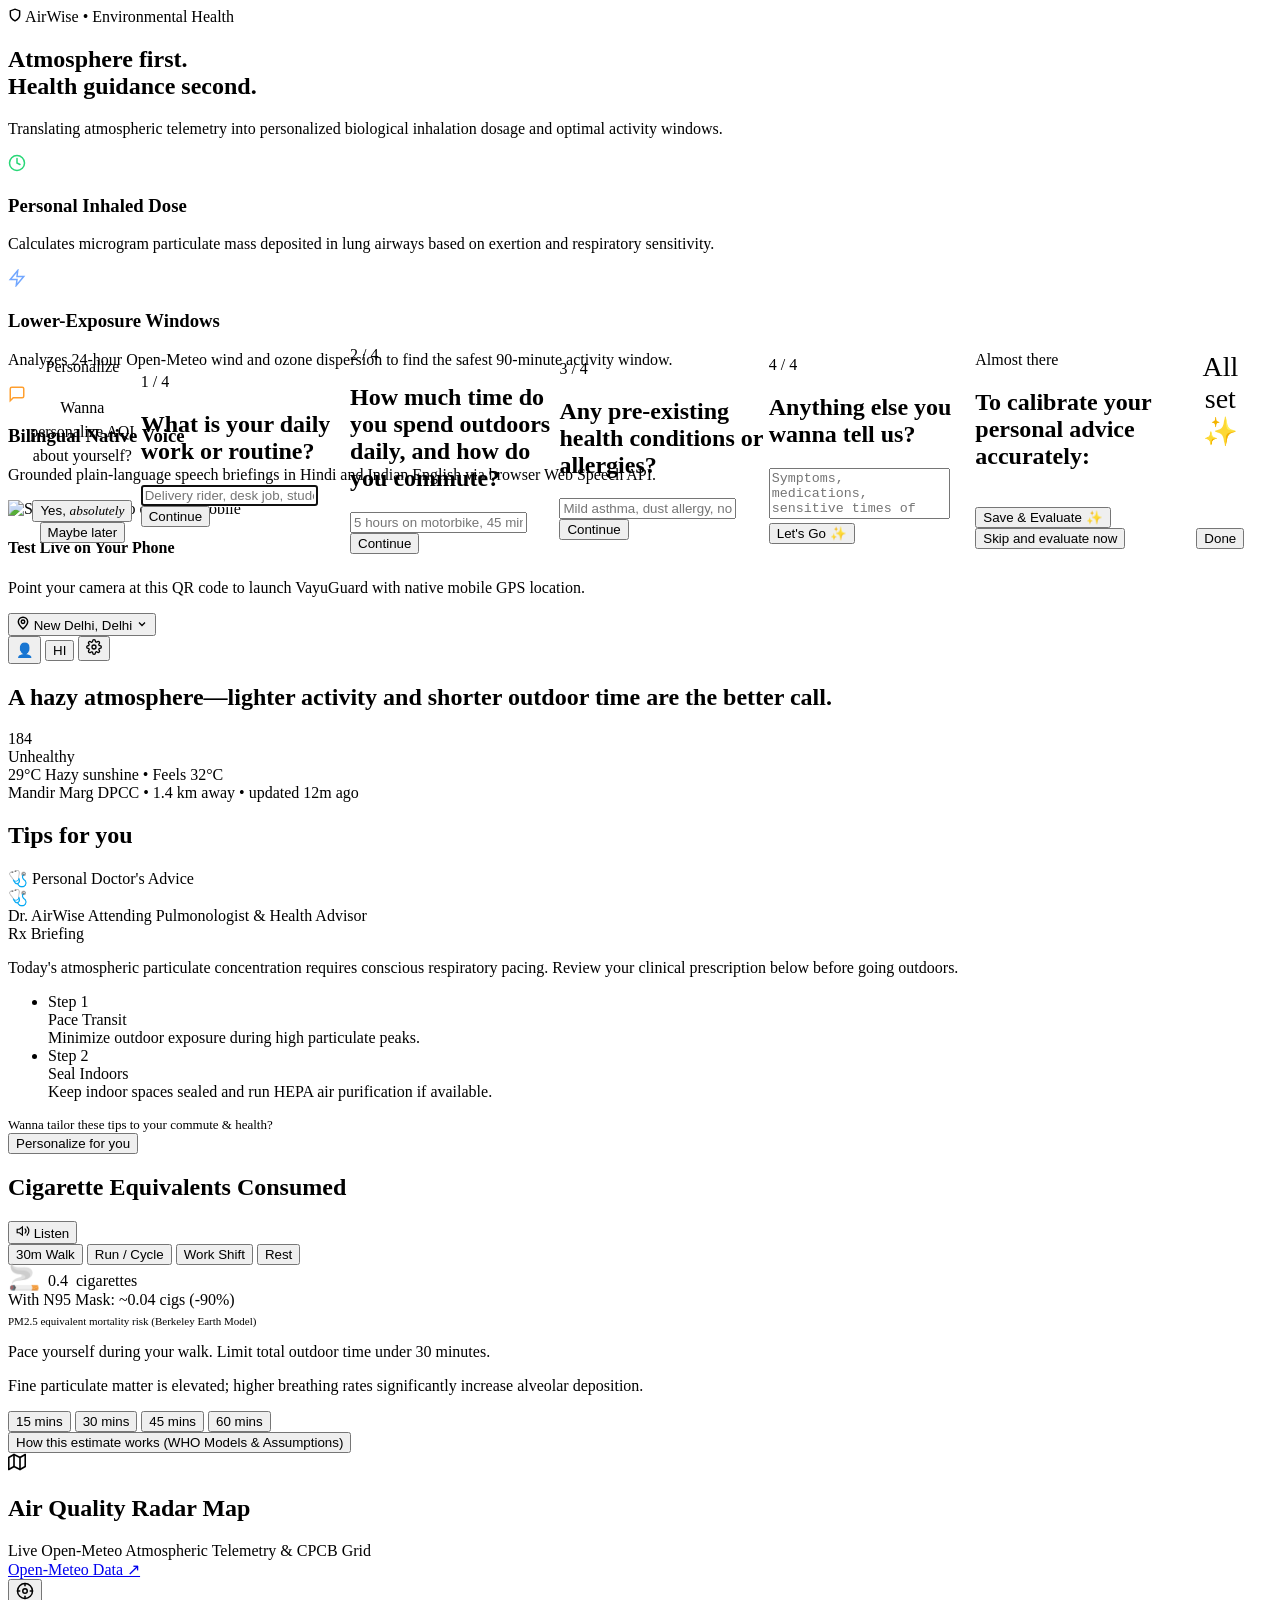
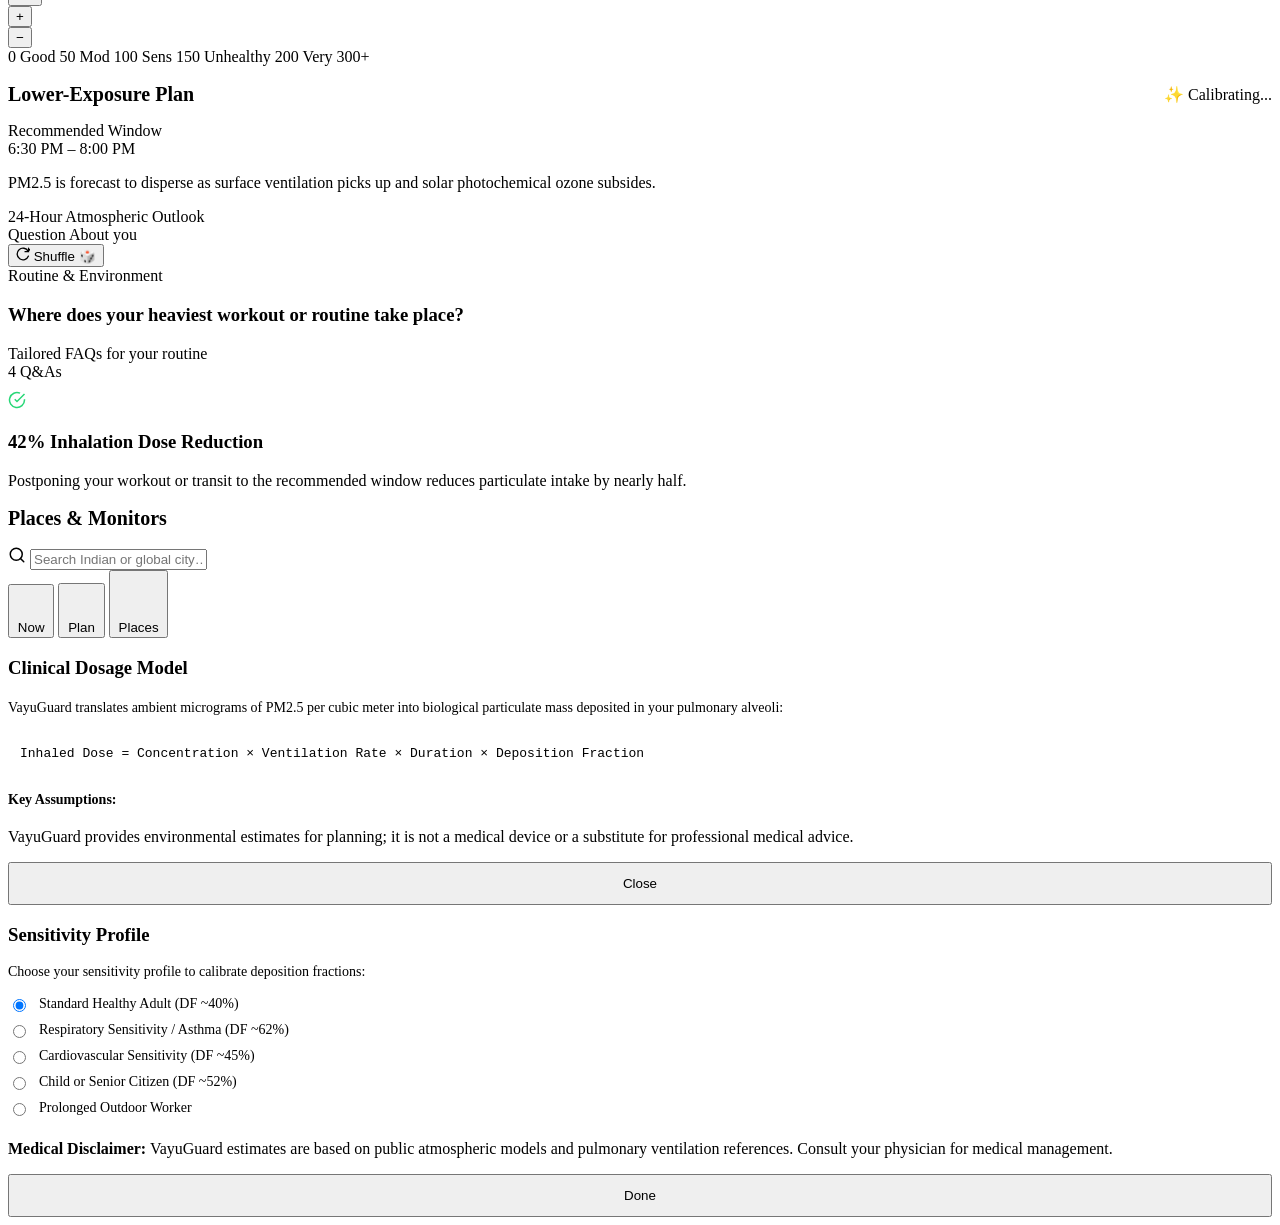
==== commit c5a83830: "revert: remove AQI heatmap overlay and restore original clean Leaflet radar map" ====
--- a/frontend/index.html
+++ b/frontend/index.html
@@ -14,7 +14,6 @@
   <link rel="stylesheet" href="https://fonts.cdnfonts.com/css/sf-pro-display">
   <link rel="stylesheet" href="https://unpkg.com/leaflet@1.9.4/dist/leaflet.css" crossorigin="" />
   <script src="https://unpkg.com/leaflet@1.9.4/dist/leaflet.js" crossorigin=""></script>
-  <script src="https://unpkg.com/leaflet.heat@0.2.0/dist/leaflet-heat.js"></script>
   <link rel="stylesheet" href="/styles/tokens.css">
   <link rel="stylesheet" href="/styles/base.css">
   <link rel="stylesheet" href="/styles/weather-scenes.css">
@@ -273,17 +272,6 @@
                   
                   <!-- Floating Apple Glass Controls -->
                   <div class="map-floating-controls">
-                    <div class="map-layer-selector">
-                      <button class="map-layer-btn active" id="toggleHeatmapBtn" title="Toggle AQI Dispersion Heatmap">
-                        <span>🔥 Heatmap</span>
-                      </button>
-                      <button class="map-layer-btn active" id="toggleStationsBtn" title="Toggle Monitoring Stations">
-                        <span>📍 Stations</span>
-                      </button>
-                      <button class="map-layer-btn" id="toggleWaqiRadarBtn" title="Toggle Global AQI Radar">
-                        <span>🌐 Radar</span>
-                      </button>
-                    </div>
                     <button class="map-control-btn" id="mapRecenterBtn" title="Center on My Location">
                       <svg width="18" height="18" viewBox="0 0 24 24" fill="none" stroke="currentColor" stroke-width="2" stroke-linecap="round"><circle cx="12" cy="12" r="10"/><circle cx="12" cy="12" r="3"/><line x1="12" y1="2" x2="12" y2="5"/><line x1="12" y1="19" x2="12" y2="22"/><line x1="2" y1="12" x2="5" y2="12"/><line x1="19" y1="12" x2="22" y2="12"/></svg>
                     </button>
